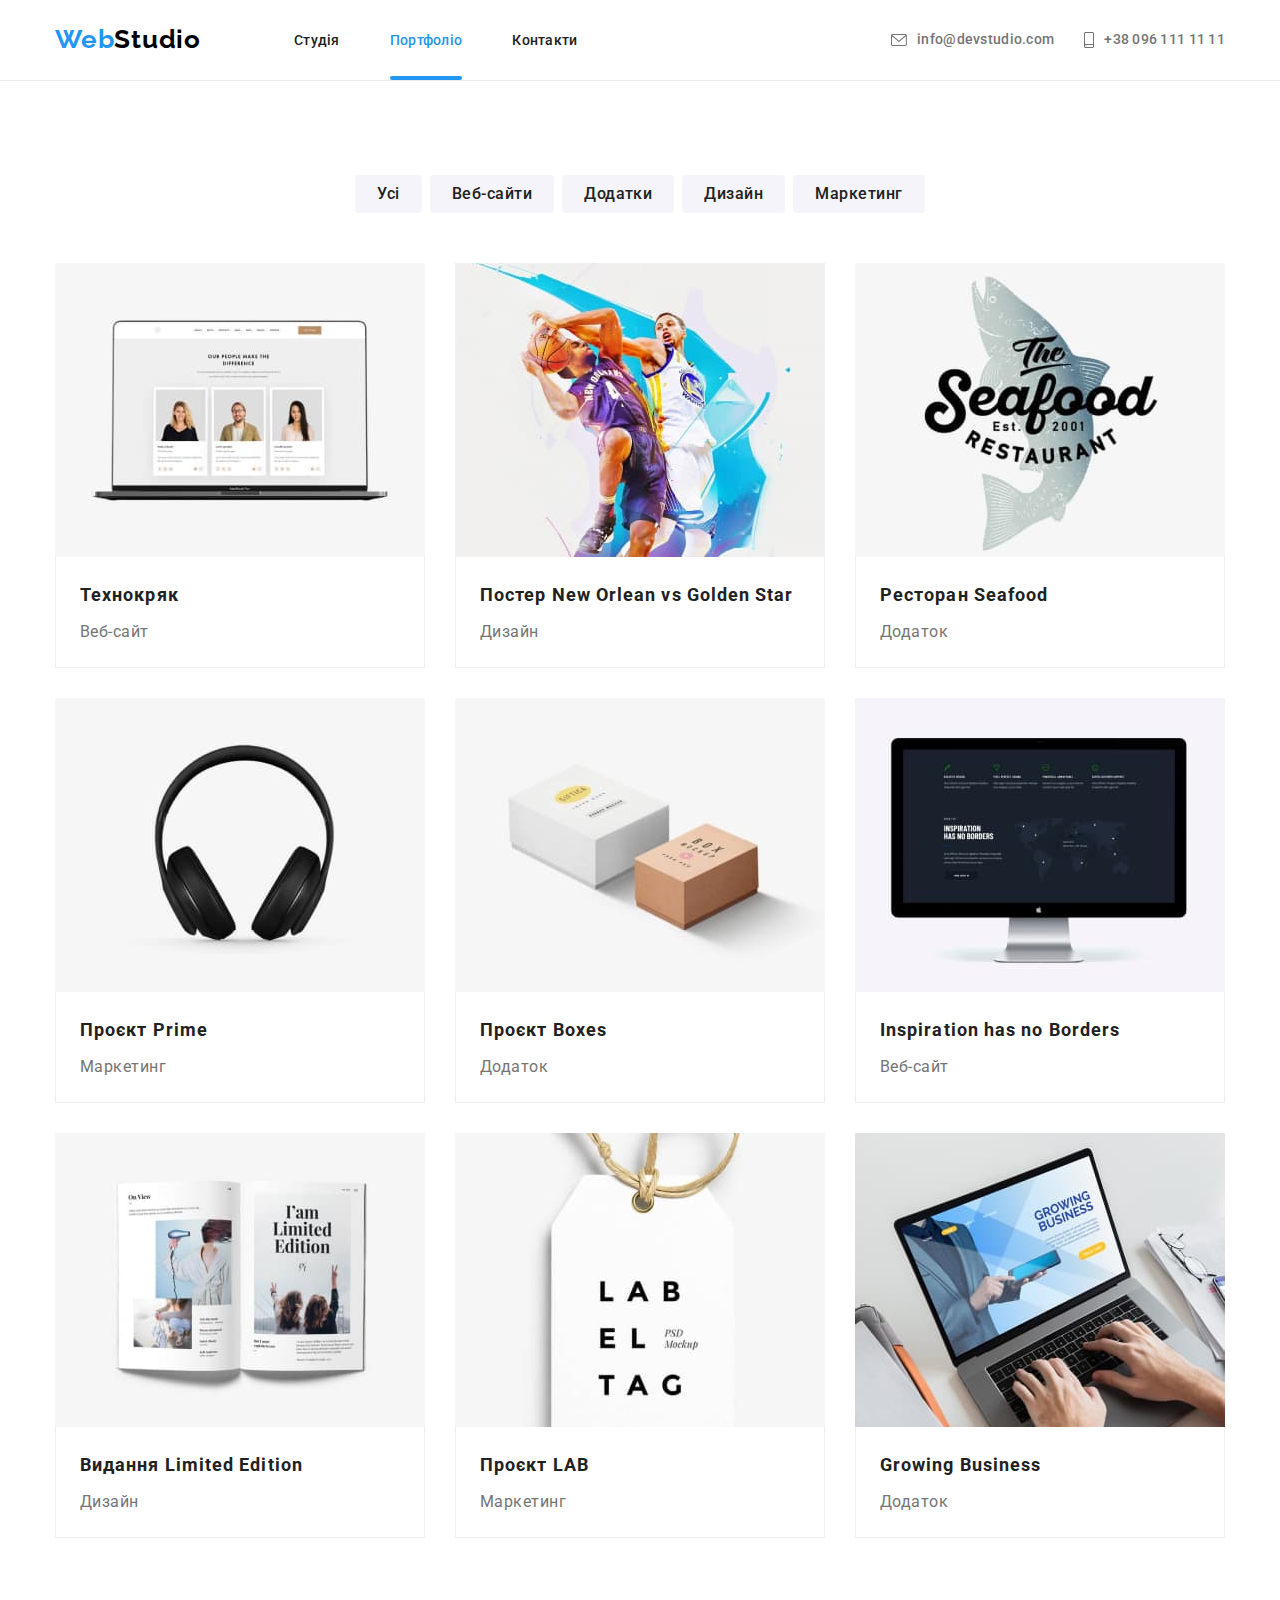
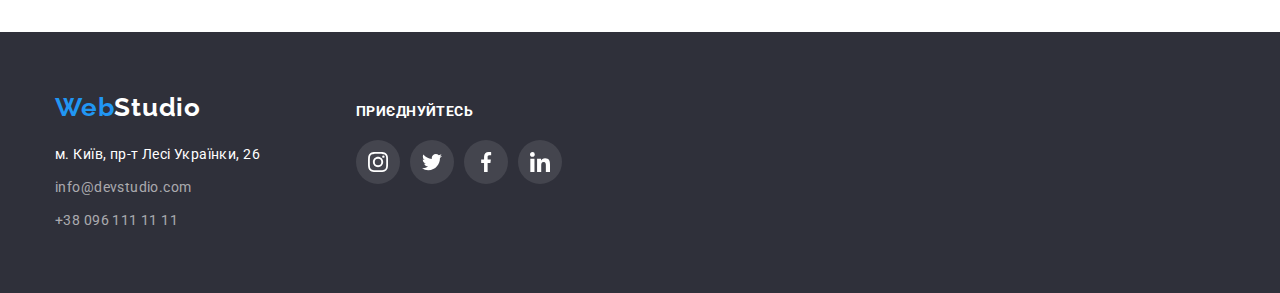
==== portfolio.html @ fc9fdf3e "Initial commit" ====
<!DOCTYPE html>
<html lang="en">
  <head>
    <meta charset="UTF-8" />
    <meta http-equiv="X-UA-Compatible" content="IE=edge" />
    <meta name="viewport" content="width=device-width, initial-scale=1.0" />
    <link rel="preconnect" href="https://fonts.googleapis.com" />
    <link rel="preconnect" href="https://fonts.gstatic.com" crossorigin />
    <link
      href="https://fonts.googleapis.com/css2?family=Raleway:wght@700&family=Roboto:wght@400;500;700;900&display=swap"
      rel="stylesheet"
    />
    <link
      rel="stylesheet"
      href="https://cdnjs.cloudflare.com/ajax/libs/modern-normalize/1.1.0/modern-normalize.min.css"
    />
    <link rel="stylesheet" href="./css/style.css" />
    <title>Portfolio</title>
  </head>
  <body>
    <header class="header">
      <div class="container header-container">
        <nav class="header-nav header-container">
          <a href="./index.html" class="logo"
            ><span class="logo-item">Web</span>Studio</a>
          <ul class="header-list header-container">
            <li class="list-item">
              <a href="./index.html" class="link">Студія</a>
            </li>
            <li class="list-item">
              <a href="./portfolio.html" class="link current">Портфоліо</a>
            </li>
            <li class="list-item"><a href="" class="link">Контакти</a></li>
          </ul>
        </nav>
        <!-- contacts -->
        <ul class="contacts-list header-container">
          <li class="list-item"> 
            <a href="mailto:info@devstudio.com" class="link contacts-icon"
              ><svg class="icon" width="16" height="12">
              <use href="./img/icons.svg#icon-envelope"></use>
            </svg>info@devstudio.com</a>
          </li>
          <li class="list-item"> 
            <a href="tel:+380961111111" class="link link contacts-icon">
              <svg class="icon" width="10" height="16">
              <use href="./img/icons.svg#icon-smartphone"></use>
            </svg>+38 096 111 11 11</a>
          </li>
        </ul>
      </div>
    </header>
    <!-- portfolio section -->
    <main>
      <section class="section portfolio-section">
        <div class="container portfolio-container">
          <h1 class="visually-hidden">Портфоліо</h1>
          <ul class="btn-list">
            <li class="list-item">
              <button type="button" class="portfolio-btn">Усі</button>
            </li>
            <li class="list-item">
              <button type="button" class="portfolio-btn">Веб-сайти</button>
            </li>
            <li class="list-item">
              <button type="button" class="portfolio-btn">Додатки</button>
            </li>
            <li class="list-item">
              <button type="button" class="portfolio-btn">Дизайн</button>
            </li>
            <li class="list-item">
              <button type="button" class="portfolio-btn">Маркетинг</button>
            </li>
          </ul>

          <ul class="portfolio-list">
            <li class="list-item">
              <a href="" class="portfolio link">
                <div class="portfolio-wrap">
                <img src="./img/img1.jpg" alt="ноутбук" width="370" />
                <p class="text-wrap">
                  Ресурс пропонує комплексні пропозиції з різним рівнем функціоналу та сервісів. Все це дозволить відвідувачу отримати вичерпні відомості про компанію чи приватну особу.
                </p>
              </div>
                <div class="portfolio-card">
                  <h2 class="title-item">Технокряк</h2>
                  <p class="portfolio-text">Веб-сайт</p>
                </div>
              </a>
            </li>
            <li class="list-item">
              <a href="" class="portfolio link">
                <div class="portfolio-wrap">
                <img src="./img/img2.jpg" alt="чоловіки і м'яч" width="370"/>
                <p class="text-wrap">
                  Ресурс пропонує комплексні пропозиції з різним рівнем функціоналу та сервісів. Все це дозволить відвідувачу отримати вичерпні відомості про компанію чи приватну особу.
                </p>
                </div>
                <div class="portfolio-card">
                  <h2 class="title-item">Постер New Orlean vs Golden Star</h2>
                  <p class="portfolio-text">Дизайн</p>
                </div>
              </a>
            </li>
            <li class="list-item">
              <a href="" class="portfolio link">
                <div class="portfolio-wrap">
                <img src="./img/img3.jpg" alt="риба" width="370"/>
                <p class="text-wrap">
                  Ресурс пропонує комплексні пропозиції з різним рівнем функціоналу та сервісів. Все це дозволить відвідувачу отримати вичерпні відомості про компанію чи приватну особу.
                </p>
                </div>
                <div class="portfolio-card">
                  <h2 class="title-item">Ресторан Seafood</h2>
                  <p class="portfolio-text">Додаток</p>
                </div>
              </a>
            </li>
            <li class="list-item">
              <a href="" class="portfolio link">
                <div class="portfolio-wrap">
                <img src="./img/img4.jpg" alt="наушники" width="370"/>
                <p class="text-wrap">
                  Ресурс пропонує комплексні пропозиції з різним рівнем функціоналу та сервісів. Все це дозволить відвідувачу отримати вичерпні відомості про компанію чи приватну особу.
                </p>
                </div>
                <div class="portfolio-card">
                  <h2 class="title-item">Проєкт Prime</h2>
                  <p class="portfolio-text">Маркетинг</p>
                </div>
              </a>
            </li>
            <li class="list-item">
              <a href="" class="portfolio link">
                <div class="portfolio-wrap">
                <img src="./img/img5.jpg" alt="дві коробки" width="370" />
                <p class="text-wrap">
                  Ресурс пропонує комплексні пропозиції з різним рівнем функціоналу та сервісів. Все це дозволить відвідувачу отримати вичерпні відомості про компанію чи приватну особу.
                </p>
                </div>
                <div class="portfolio-card">
                  <h2 class="title-item">Проєкт Boxes</h2>
                  <p class="portfolio-text">Додаток</p>
                </div>
              </a>
            </li>
            <li class="list-item">
              <a href="" class="portfolio link">
                <div class="portfolio-wrap">
                <img src="./img/img6.jpg" alt="монітор" width="370" />
                <p class="text-wrap">
                  Ресурс пропонує комплексні пропозиції з різним рівнем функціоналу та сервісів. Все це дозволить відвідувачу отримати вичерпні відомості про компанію чи приватну особу.
                </p>
                </div>
                <div class="portfolio-card">
                  <h2 class="title-item">Inspiration has no Borders</h2>
                  <p class="portfolio-text">Веб-сайт</p>
                </div>
              </a>
            </li>
            <li class="list-item">
              <a href="" class="portfolio link">
                <div class="portfolio-wrap">
                <img src="./img/img7.jpg" alt="книга" width="370" />
                <p class="text-wrap">
                  Ресурс пропонує комплексні пропозиції з різним рівнем функціоналу та сервісів. Все це дозволить відвідувачу отримати вичерпні відомості про компанію чи приватну особу.
                </p>
                </div>
                <div class="portfolio-card">
                  <h2 class="title-item">Видання Limited Edition</h2>
                  <p class="portfolio-text">Дизайн</p>
                </div>
              </a>
            </li>
            <li class="list-item">
              <a href="" class="portfolio link">
                <div class="portfolio-wrap">
                <img src="./img/img8.jpg" alt="бірка" width="370" />
                <p class="text-wrap">
                  Ресурс пропонує комплексні пропозиції з різним рівнем функціоналу та сервісів. Все це дозволить відвідувачу отримати вичерпні відомості про компанію чи приватну особу.
                </p>
                </div>
                <div class="portfolio-card">
                  <h2 class="title-item">Проєкт LAB</h2>
                  <p class="portfolio-text">Маркетинг</p>
                </div>
              </a>
            </li>
            <li class="list-item">
              <a href="" class="portfolio link">
                <div class="portfolio-wrap">
                <img src="./img/img9.jpg" alt="ноутбук" width="370" />
                <p class="text-wrap">
                  Ресурс пропонує комплексні пропозиції з різним рівнем функціоналу та сервісів. Все це дозволить відвідувачу отримати вичерпні відомості про компанію чи приватну особу.
                </p>
                </div>
                <div class="portfolio-card">
                  <h2 class="title-item">Growing Business</h2>
                  <p class="portfolio-text">Додаток</p>
                </div>
              </a>
            </li>
          </ul>
        </div>
      </section>
    </main>

     <footer class="footer">
      <div class="container contacts-container">
        <div>
        <a href="./index.html" class="logo"
          ><span class="logo-item">Web</span>Studio</a
        >
        <!-- address -->
        <address class="address-box">
          <ul class="list-address">
            <li class="list-item">
              <a
                href="https://goo.gl/maps/AqPgKA1JQSFDFY3W7"
                target="_blank"
                rel="noreferrer noopener"
                class="link address"
                ><span class="address-text"
                  >м. Київ, пр-т Лесі Українки, 26</span>
              </a>
            </li>
            <li class="list-item">
              <a href="mailto:info@devstudio.com" class="link address"
                >info@devstudio.com</a
              >
            </li>
            <li class="list-item">
              <a href="tel:+380961111111" class="link address"
                >+38 096 111 11 11</a
              >
            </li>
          </ul>
        </address>
      </div>

      <div class="footer-contacts">
        <b class="social-text">приєднуйтесь</b>
        <ul class="contacts-address">
       <li class="list-item">
        <a href="" class="link footer-link">
          <svg class="icon" width="20" height="20">
              <use href="./img/icons.svg#icon-instagram-footer"></use>
          </svg>
        </a>
      </li>
       <li class="list-item">
        <a href="" class="link footer-link">
          <svg class="icon" width="20" height="20">
              <use href="./img/icons.svg#icon-twitter-footer"></use>
          </svg>
        </a>
      </li>
       <li class="list-item">
        <a href="" class="link footer-link">
          <svg class="icon" width="20" height="20">
              <use href="./img/icons.svg#icon-facebook-footer"></use>
          </svg>
        </a>
      </li>
       <li class="list-item">
        <a href="" class="link footer-link">
          <svg class="icon" width="20" height="20">
              <use href="./img/icons.svg#icon-linkedin-footer"></use>
          </svg>
        </a>
      </li>
      </ul>

      </div>
      </div>
    </footer>
  </body>
</html>
---- css/style.css ----
:root {
  --primary-text-color: #757575;
  --title-text-color: #212121;
  --first-bg-color: #ffffff;
  --secondary-bg-color: #2f303a;
  --section-bg-colir: #f5f4fa;
  --accent-color: #2196f3;
  --btn-color: #188ce8;
  --primary-black-color: #000000;
  --contact-color: rgba(255, 255, 255, 0.6);
  --border-color: #ECECEC;
  --secondary-br-color: #EEEEEE;
  --hero-bgr-color: #C4C4C4;
  --icon-team-color: #AFB1B8;
  --icom-footer-color: rgba(255, 255, 255, 0.1);
  --cubic: cubic-bezier(0.4, 0, 0.2, 1);
}

body {
  font-family: "Roboto", sans-serif;
  color: var(--primary-text-color);
  background-color: var(--first-bg-color);
}

h1,
h2,
h3,
h4,
h5,
h6,
p,
ul {
  margin: 0;
  padding: 0;
}

.container {
  width: 1200px;
  padding-left: 15px;
  padding-right: 15px;
  margin-right: auto;
  margin-left: auto;
}

/* header */

.header {
  border-bottom: 1px solid var(--border-color);
}

/* logo */

.logo-item {
  color: var(--accent-color);
}

.header-nav .logo {
  display: block;
  margin-right: 93px;
}

.logo {
  font-family: "Raleway";
  text-decoration: none;
  font-weight: 700;
  font-size: 26px;
  line-height: 1.2;
  letter-spacing: 0.03em;
  color: var(--primary-black-color);
  transition: color 250ms var(--cubic);
}

/* nav */

.header-container {
  display: flex;
  align-items: center;

}

.header-list .list-item:not(:last-child) {
  margin-right: 50px;
}

.contacts-list .list-item:not(:last-child) {
  margin-right: 30px;
}

.contacts-list {
  margin-left: auto;
}

.header-nav .link {
  position: relative;
  padding-top: 32px;
  padding-bottom: 32px;

  font-weight: 500;
  font-size: 14px;
  line-height: 1.14;
  letter-spacing: 0.02em;
  color: var(--title-text-color);

}

.header-nav .current::after {
  content: "";
  position: absolute;
  left: 0;
  bottom: 0;
  width: 100%;
  height: 4px;
  background-color: var(--accent-color);
  border-radius: 2px;
}


.link.current {
  color: var(--accent-color);
}

/* .contacts */
.link.contacts-icon {
  display: flex;
  padding-top: 32px;
  padding-bottom: 32px;
  align-items: center;

  font-weight: 500;
  font-size: 14px;
  line-height: 1.14;
  letter-spacing: 0.02em;
  color: var(--primary-text-color);
  fill: currentColor;
  transition: color 250ms var(--cubic);

}

.link.contacts-icon .icon {
  margin-right: 10px;
}

/* Hero section */

.hero-section {
  max-width: 1600px;
  height: 600px;
  margin-right: auto;
  margin-left: auto;
  padding-top: 200px;
  padding-bottom: 200px;
  background-position: center;
  background-repeat: no-repeat;
  background-size: cover;
  background-image: linear-gradient(to right, rgba(47, 48, 58, 0.4), rgba(47, 48, 58, 0.4)), url(../img/bgimg.jpg);
  background-color: var(--hero-bgr-color);

}

.hero-title {
  margin-bottom: 30px;
  margin-right: auto;
  margin-left: auto;
  width: 696px;

  font-weight: 900;
  font-size: 44px;
  line-height: 1.4;
  text-align: center;
  letter-spacing: 0.06em;
  text-transform: uppercase;
  color: var(--first-bg-color);
}

.hero-btn {
  display: block;
  margin-right: auto;
  margin-left: auto;
  padding: 10px 32px;
  border-radius: 4px;
  min-width: 216px;
  border: none;

  font-style: normal;
  font-weight: 700;
  font-size: 16px;
  line-height: 1.9;
  cursor: pointer;
  letter-spacing: 0.06em;
  color: var(--first-bg-color);
  background-color: var(--accent-color);
  box-shadow: 0px 4px 4px rgba(0, 0, 0, 0.15);
  transition: background-color 250ms var(--cubic),
    color 250ms var(--cubic),
    box-shadow 250ms var(--cubic);
}

.hero-btn:hover,
.hero-btn:focus {
  color: var(--first-bg-color);
  background-color: var(--btn-color);
  box-shadow: 0px 4px 4px rgba(0, 0, 0, 0.15);

}

/* Features section */

.visually-hidden {
  position: absolute;
  width: 1px;
  height: 1px;
  margin: -1px;
  border: 0;
  padding: 0;

  white-space: nowrap;
  clip-path: inset(100%);
  clip: rect(0 0 0 0);
  overflow: hidden;
}

.features-icon {
  display: flex;
  height: 120px;
  justify-content: center;
  align-items: center;
  background-color: var(--section-bg-colir);
  margin-bottom: 30px;
}

.features-list {
  display: flex;
}

.features-container .list-item {
  min-width: 270px;
}

.features-list .list-item:not(:last-child) {
  margin-right: 30px;

}

.features-title {
  margin-bottom: 10px;

  font-size: 14px;
  line-height: 1.14;
  letter-spacing: 0.03em;
  text-transform: uppercase;
  color: var(--title-text-color);
}

.features-text {
  font-size: 14px;
  line-height: 1.71;
  letter-spacing: 0.03em;
}

/* box section */

.box-list {
  display: flex;
}

.box-list img {
  display: block;
}

.box-list .list-item:not(:last-child) {
  margin-right: 30px;
}

.box-section {
  padding-bottom: 94px;
}

.box-title {
  margin-bottom: 50px;

  font-size: 36px;
  line-height: 1.2;
  text-align: center;
  letter-spacing: 0.03em;
  color: var(--title-text-color);
}

.our-work {
  position: relative;
}

.box-text {
  position: absolute;
  left: 0;
  bottom: 0;
  width: 100%;
  height: 70px;
  display: flex;
  justify-content: center;
  align-items: center;
  font-size: 14px;
  line-height: 1.14;
  text-align: center;
  letter-spacing: 0.03em;
  text-transform: uppercase;
  color: #FFFFFF;
  background-color: rgba(47, 48, 58, 0.8);
}


/* Team section */
.team-section {
  background-color: var(--section-bg-colir);
}

.tem-list {
  display: flex;
}

.tem-list img {
  display: block;
}

.tem-list .team-shadow {
  background-color: var(--first-bg-color);
  box-shadow: 0px 1px 3px rgba(0, 0, 0, 0.12),
    0px 1px 1px rgba(0, 0, 0, 0.14),
    0px 2px 1px rgba(0, 0, 0, 0.2);
  border-radius: 0px 0px 4px 4px;

}

.tem-list>.list-item:not(:last-child) {
  margin-right: 30px;
}

.team-card {
  padding-top: 30px;
  padding-bottom: 30px;

}

.team-title {
  margin-bottom: 50px;
  font-size: 36px;
  line-height: 1.2;
  text-align: center;
  letter-spacing: 0.03em;
  color: var(--title-text-color);
}

.name-title {
  margin-bottom: 10px;

  font-weight: 500;
  font-size: 16px;
  line-height: 1.2;
  text-align: center;
  letter-spacing: 0.03em;
  color: var(--title-text-color);
}

.team-text {
  font-size: 16px;
  line-height: 1.2;
  text-align: center;
  letter-spacing: 0.03em;
}

.social-list {
  display: flex;
  margin-top: 16px;
  justify-content: center;


}


.link.social-link {
  display: flex;
  width: 44px;
  height: 44px;
  justify-content: center;
  align-items: center;
  color: var(--icon-team-color);
  background-color: var(--first-bg-color);
  border-radius: 50%;
  transition: background-color 250ms var(--cubic),
    color 250ms var(--cubic);

}

.social-link .icon {
  fill: currentColor;

}


.social-list .list-item:not(:last-child) {
  margin-right: 10px;
}


.link.social-link:focus,
.link.social-link:hover {
  color: var(--first-bg-color);
  background-color: var(--accent-color);
  border-radius: 50%;

}

/* clien-section */

.client-title {
  font-size: 36px;
  line-height: 1.7;
  text-align: center;
  letter-spacing: 0.03em;
  color: var(--title-text-color);
}

.client-list {
  display: flex;
  margin-top: 50px;
  justify-content: center;
}

.link.client-link {
  display: flex;
  width: 170px;
  height: 92px;
  justify-content: center;
  align-items: center;
  color: var(--icon-team-color);
  fill: currentColor;
  border: 1px solid var(--icon-team-color);
  border-radius: 4px;
  transition: border-color 250ms var(--cubic),
    color 250ms var(--cubic);

}

.client-list .list-item:not(:last-child) {
  margin-right: 30px;
}

.link.client-link:focus,
.link.client-link:hover {
  border-color: var(--accent-color);
  color: var(--accent-color);
}

/* footer */

.footer {
  background-color: var(--secondary-bg-color);
  padding-top: 60px;
  padding-bottom: 60px;

}

.footer .logo {
  color: var(--first-bg-color);
}

.logo:hover,
.logo:focus {
  color: var(--accent-color);

}

/* address */

.address-box {
  width: 231px;
  margin-top: 20px;
}

.list-address .list-item:not(:last-child) {
  margin-bottom: 9px;
}

.link.address {
  display: block;
  font-style: normal;
  font-weight: 400;
  font-size: 14px;
  line-height: 1.7;
  letter-spacing: 0.03em;
  color: var(--contact-color);
}

.address-text {
  color: var(--first-bg-color);
  transition: color 250ms var(--cubic);
}

.address-text:hover {
  color: var(--accent-color);
}

.link {
  text-decoration: none;
  transition: color 250ms var(--cubic);
}

.list-item {
  list-style: none;
}

.link:hover,
.link:focus {
  color: var(--accent-color);

}

.contacts-container {
  display: flex;
  align-items: baseline;

}

.footer-contacts {
  margin-left: 70px;
}

.social-text {
  font-size: 14px;
  line-height: 1.14;
  letter-spacing: 0.03em;
  text-transform: uppercase;
  color: var(--first-bg-color);
}

.contacts-address {
  display: flex;
  margin-top: 20px;

}

.link.footer-link {
  display: flex;
  width: 44px;
  height: 44px;
  justify-content: center;
  align-items: center;
  background-color: var(--icom-footer-color);
  border-radius: 50%;
  transition: background-color 250ms var(--cubic);
}

.contacts-address .list-item:not(:last-child) {
  margin-right: 10px;
}


.link.footer-link:hover,
.link.footer-link:focus {
  background-color: var(--accent-color);

}


/* portfolio */

.btn-list {
  display: flex;
  justify-content: center;
  margin-bottom: 50px;

}

.btn-list .list-item:not(:last-child) {
  margin-right: 8px;
}

.portfolio-btn {
  padding: 6px 22px;
  font-family: inherit;
  font-style: normal;
  font-weight: 500;
  font-size: 16px;
  line-height: 1.63;
  text-align: center;
  cursor: pointer;
  letter-spacing: 0.03em;
  color: var(--title-text-color);
  background-color: var(--section-bg-colir);
  border: none;
  border-radius: 4px;
  transition: color 250ms cubic-bezier(0.4, 0, 0.2, 1),
    background-color 250ms cubic-bezier(0.4, 0, 0.2, 1),
    box-shadow 250ms cubic-bezier(0.4, 0, 0.2, 1);
}

.portfolio-btn:hover,
.portfolio-btn:focus {
  color: var(--first-bg-color);
  background-color: var(--accent-color);
  box-shadow: 0px 3px 1px rgba(0, 0, 0, 0.1),
    0px 1px 2px rgba(0, 0, 0, 0.08),
    0px 2px 2px rgba(0, 0, 0, 0.12);

}

.portfolio-wrap {
  position: relative;
  overflow: hidden;
}


.text-wrap {
  position: absolute;
  top: 0;
  left: 0;
  transform: translateY(100%);
  padding: 63px 24px;
  font-size: 18px;
  line-height: 1.56;
  letter-spacing: 0.03em;
  color: var(--first-bg-color);
  background-color: rgba(33, 150, 243, 0.9);
  transition: transform 250ms var(--cubic);

}


.portfolio.link:hover .text-wrap {
  transform: translateY(0%);
}

.portfolio-card {
  padding-top: 20px;
  padding-right: 24px;
  padding-bottom: 20px;
  padding-left: 24px;
}

.portfolio-card .portfolio-text {
  margin-top: 4px;
}

.portfolio-card {
  border-right: 1px solid var(--secondary-br-color);
  border-left: 1px solid var(--secondary-br-color);
  border-bottom: 1px solid var(--secondary-br-color);
}

.portfolio-list {
  display: flex;
  flex-wrap: wrap;
  gap: 30px;

}

.title-item {
  font-size: 18px;
  line-height: 2;
  letter-spacing: 0.06em;
  color: var(--title-text-color);
}

.portfolio-text {
  font-size: 16px;
  line-height: 30px;
  letter-spacing: 0.03em;
  color: var(--primary-text-color);
}

.portfolio-list img {
  display: block;
}

.section {
  padding-top: 94px;
  padding-bottom: 94px;

}

.portfolio.link {
  display: block;
  transition: box-shadow 250ms var(--cubic);
}

.portfolio.link:hover,
.portfolio.link:focus {
  box-shadow: 0px 1px 1px rgba(0, 0, 0, 0.12),
    0px 4px 4px rgba(0, 0, 0, 0.06),
    1px 4px 6px rgba(0, 0, 0, 0.16);

}


/* backdrop */


.backdrop {
  position: fixed;
  width: 100%;
  height: 100%;
  top: 0;
  left: 0;
  background-color: rgba(0, 0, 0, 0.2);
  opacity: 1;
  transition: opacity 250ms var(--cubic);

}

.backdrop.is-hidden .modal {
  transform: translate(-50%, -50%) scale(1.1);

}

.is-hidden {
  opacity: 0;
  pointer-events: none;

}


.button-modal {
  position: absolute;
  top: 8px;
  right: 8px;
  display: flex;
  width: 30px;
  height: 30px;
  justify-content: center;
  align-items: center;
  padding: 0;
  cursor: pointer;
  background: var(--first-bg-color);
  border: 1px solid rgba(0, 0, 0, 0.1);
  border-radius: 50%;

}

.modal {
  position: absolute;
  top: 50%;
  left: 50%;
  min-width: 528px;
  min-height: 581px;
  transform: translate(-50%, -50%) scale(1);
  background-color: var(--first-bg-color);
  box-shadow: 0px 1px 3px rgba(0, 0, 0, 0.12), 0px 1px 1px rgba(0, 0, 0, 0.14), 0px 2px 1px rgba(0, 0, 0, 0.2);
  border-radius: 4px;
  transition: transform 250ms var(--cubic);

}
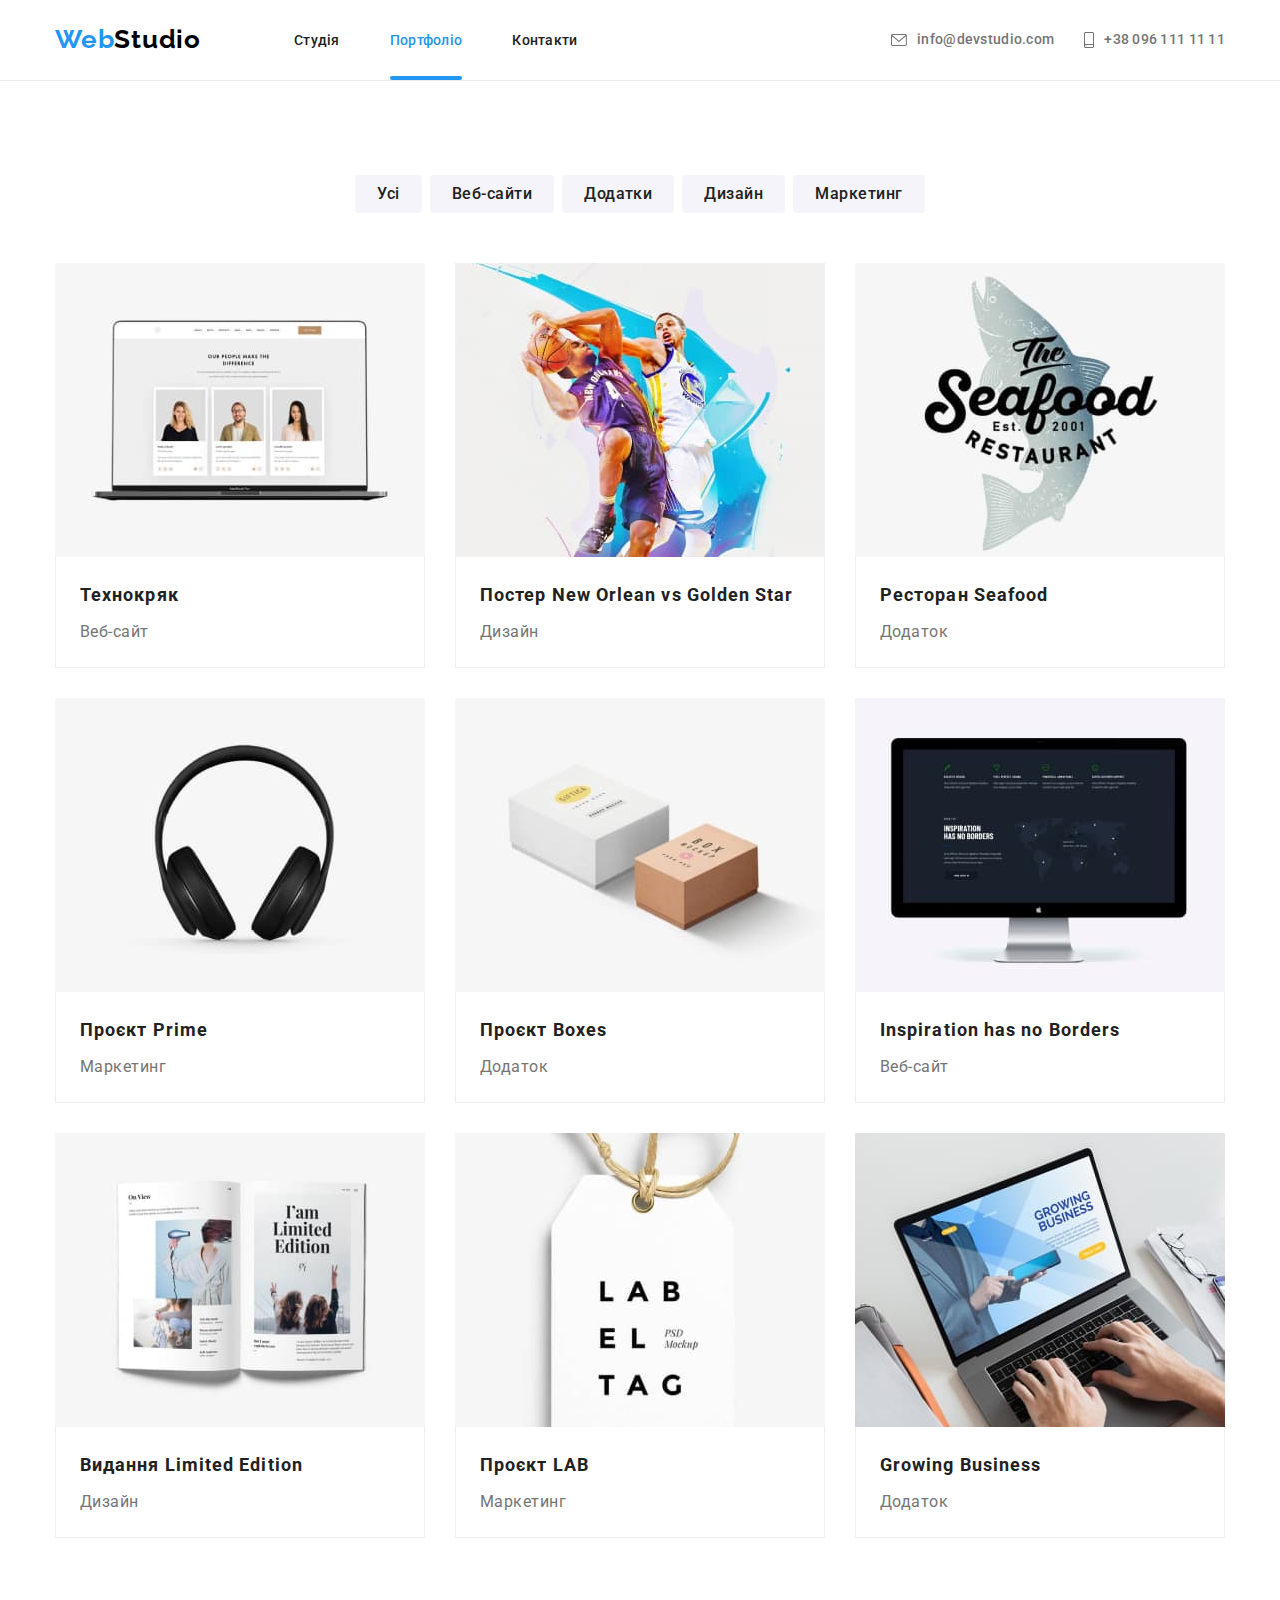
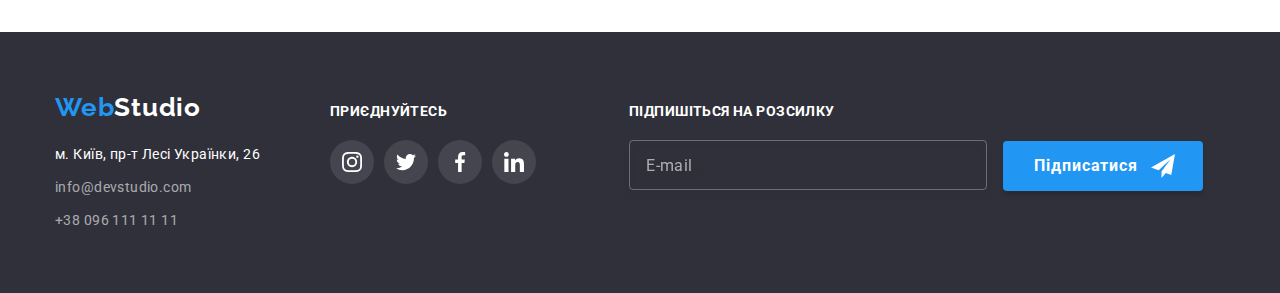
==== commit a859a8c1: "added form for footer" ====
--- a/portfolio.html
+++ b/portfolio.html
@@ -1,20 +1,18 @@
 <!DOCTYPE html>
 <html lang="en">
   <head>
-    <meta charset="UTF-8" />
-    <meta http-equiv="X-UA-Compatible" content="IE=edge" />
-    <meta name="viewport" content="width=device-width, initial-scale=1.0" />
-    <link rel="preconnect" href="https://fonts.googleapis.com" />
-    <link rel="preconnect" href="https://fonts.gstatic.com" crossorigin />
+    <meta charset="UTF-8" >
+    <meta http-equiv="X-UA-Compatible" content="IE=edge">
+    <meta name="viewport" content="width=device-width, initial-scale=1.0" >
+    <link rel="preconnect" href="https://fonts.googleapis.com" >
+    <link rel="preconnect" href="https://fonts.gstatic.com" crossorigin >
     <link
       href="https://fonts.googleapis.com/css2?family=Raleway:wght@700&family=Roboto:wght@400;500;700;900&display=swap"
-      rel="stylesheet"
-    />
+      rel="stylesheet">
     <link
       rel="stylesheet"
-      href="https://cdnjs.cloudflare.com/ajax/libs/modern-normalize/1.1.0/modern-normalize.min.css"
-    />
-    <link rel="stylesheet" href="./css/style.css" />
+      href="https://cdnjs.cloudflare.com/ajax/libs/modern-normalize/1.1.0/modern-normalize.min.css">
+    <link rel="stylesheet" href="./css/style.css">
     <title>Portfolio</title>
   </head>
   <body>
@@ -77,7 +75,7 @@
             <li class="list-item">
               <a href="" class="portfolio link">
                 <div class="portfolio-wrap">
-                <img src="./img/img1.jpg" alt="ноутбук" width="370" />
+                <img src="./img/img1.jpg" alt="ноутбук" width="370">
                 <p class="text-wrap">
                   Ресурс пропонує комплексні пропозиції з різним рівнем функціоналу та сервісів. Все це дозволить відвідувачу отримати вичерпні відомості про компанію чи приватну особу.
                 </p>
@@ -91,7 +89,7 @@
             <li class="list-item">
               <a href="" class="portfolio link">
                 <div class="portfolio-wrap">
-                <img src="./img/img2.jpg" alt="чоловіки і м'яч" width="370"/>
+                <img src="./img/img2.jpg" alt="чоловіки і м'яч" width="370">
                 <p class="text-wrap">
                   Ресурс пропонує комплексні пропозиції з різним рівнем функціоналу та сервісів. Все це дозволить відвідувачу отримати вичерпні відомості про компанію чи приватну особу.
                 </p>
@@ -105,7 +103,7 @@
             <li class="list-item">
               <a href="" class="portfolio link">
                 <div class="portfolio-wrap">
-                <img src="./img/img3.jpg" alt="риба" width="370"/>
+                <img src="./img/img3.jpg" alt="риба" width="370">
                 <p class="text-wrap">
                   Ресурс пропонує комплексні пропозиції з різним рівнем функціоналу та сервісів. Все це дозволить відвідувачу отримати вичерпні відомості про компанію чи приватну особу.
                 </p>
@@ -119,7 +117,7 @@
             <li class="list-item">
               <a href="" class="portfolio link">
                 <div class="portfolio-wrap">
-                <img src="./img/img4.jpg" alt="наушники" width="370"/>
+                <img src="./img/img4.jpg" alt="наушники" width="370">
                 <p class="text-wrap">
                   Ресурс пропонує комплексні пропозиції з різним рівнем функціоналу та сервісів. Все це дозволить відвідувачу отримати вичерпні відомості про компанію чи приватну особу.
                 </p>
@@ -133,7 +131,7 @@
             <li class="list-item">
               <a href="" class="portfolio link">
                 <div class="portfolio-wrap">
-                <img src="./img/img5.jpg" alt="дві коробки" width="370" />
+                <img src="./img/img5.jpg" alt="дві коробки" width="370">
                 <p class="text-wrap">
                   Ресурс пропонує комплексні пропозиції з різним рівнем функціоналу та сервісів. Все це дозволить відвідувачу отримати вичерпні відомості про компанію чи приватну особу.
                 </p>
@@ -147,7 +145,7 @@
             <li class="list-item">
               <a href="" class="portfolio link">
                 <div class="portfolio-wrap">
-                <img src="./img/img6.jpg" alt="монітор" width="370" />
+                <img src="./img/img6.jpg" alt="монітор" width="370">
                 <p class="text-wrap">
                   Ресурс пропонує комплексні пропозиції з різним рівнем функціоналу та сервісів. Все це дозволить відвідувачу отримати вичерпні відомості про компанію чи приватну особу.
                 </p>
@@ -161,7 +159,7 @@
             <li class="list-item">
               <a href="" class="portfolio link">
                 <div class="portfolio-wrap">
-                <img src="./img/img7.jpg" alt="книга" width="370" />
+                <img src="./img/img7.jpg" alt="книга" width="370">
                 <p class="text-wrap">
                   Ресурс пропонує комплексні пропозиції з різним рівнем функціоналу та сервісів. Все це дозволить відвідувачу отримати вичерпні відомості про компанію чи приватну особу.
                 </p>
@@ -175,7 +173,7 @@
             <li class="list-item">
               <a href="" class="portfolio link">
                 <div class="portfolio-wrap">
-                <img src="./img/img8.jpg" alt="бірка" width="370" />
+                <img src="./img/img8.jpg" alt="бірка" width="370">
                 <p class="text-wrap">
                   Ресурс пропонує комплексні пропозиції з різним рівнем функціоналу та сервісів. Все це дозволить відвідувачу отримати вичерпні відомості про компанію чи приватну особу.
                 </p>
@@ -189,7 +187,7 @@
             <li class="list-item">
               <a href="" class="portfolio link">
                 <div class="portfolio-wrap">
-                <img src="./img/img9.jpg" alt="ноутбук" width="370" />
+                <img src="./img/img9.jpg" alt="ноутбук" width="370">
                 <p class="text-wrap">
                   Ресурс пропонує комплексні пропозиції з різним рівнем функціоналу та сервісів. Все це дозволить відвідувачу отримати вичерпні відомості про компанію чи приватну особу.
                 </p>
@@ -208,70 +206,88 @@
      <footer class="footer">
       <div class="container contacts-container">
         <div>
-        <a href="./index.html" class="logo"
-          ><span class="logo-item">Web</span>Studio</a
-        >
-        <!-- address -->
-        <address class="address-box">
-          <ul class="list-address">
-            <li class="list-item">
-              <a
-                href="https://goo.gl/maps/AqPgKA1JQSFDFY3W7"
-                target="_blank"
-                rel="noreferrer noopener"
-                class="link address"
-                ><span class="address-text"
-                  >м. Київ, пр-т Лесі Українки, 26</span>
-              </a>
-            </li>
-            <li class="list-item">
-              <a href="mailto:info@devstudio.com" class="link address"
-                >info@devstudio.com</a
-              >
-            </li>
-            <li class="list-item">
-              <a href="tel:+380961111111" class="link address"
-                >+38 096 111 11 11</a
-              >
-            </li>
-          </ul>
-        </address>
-      </div>
-
-      <div class="footer-contacts">
-        <b class="social-text">приєднуйтесь</b>
-        <ul class="contacts-address">
-       <li class="list-item">
-        <a href="" class="link footer-link">
-          <svg class="icon" width="20" height="20">
-              <use href="./img/icons.svg#icon-instagram-footer"></use>
-          </svg>
-        </a>
-      </li>
-       <li class="list-item">
-        <a href="" class="link footer-link">
-          <svg class="icon" width="20" height="20">
-              <use href="./img/icons.svg#icon-twitter-footer"></use>
-          </svg>
-        </a>
-      </li>
-       <li class="list-item">
-        <a href="" class="link footer-link">
-          <svg class="icon" width="20" height="20">
-              <use href="./img/icons.svg#icon-facebook-footer"></use>
-          </svg>
-        </a>
-      </li>
-       <li class="list-item">
-        <a href="" class="link footer-link">
-          <svg class="icon" width="20" height="20">
-              <use href="./img/icons.svg#icon-linkedin-footer"></use>
-          </svg>
-        </a>
-      </li>
-      </ul>
-
-      </div>
+          <a href="./index.html" class="logo"
+            ><span class="logo-item">Web</span>Studio</a
+          >
+          <!-- address -->
+          <address class="address-box">
+            <ul class="list-address">
+              <li class="list-item">
+                <a
+                  href="https://goo.gl/maps/AqPgKA1JQSFDFY3W7"
+                  target="_blank"
+                  rel="noreferrer noopener"
+                  class="link address"
+                  ><span class="address-text"
+                    >м. Київ, пр-т Лесі Українки, 26</span>
+                </a>
+              </li>
+              <li class="list-item">
+                <a href="mailto:info@devstudio.com" class="link address"
+                  >info@devstudio.com</a>
+              </li>
+              <li class="list-item">
+                <a href="tel:+380961111111" class="link address"
+                  >+38 096 111 11 11</a>
+              </li>
+            </ul>
+          </address>
+        </div>
+
+        <div class="footer-contacts">
+          <b class="social-text">приєднуйтесь</b>
+          <ul class="contacts-address">
+            <li class="list-item">
+              <a href="" class="link footer-link">
+                <svg class="icon" width="20" height="20">
+                  <use href="./img/icons.svg#icon-instagram-footer"></use>
+                </svg>
+              </a>
+            </li>
+            <li class="list-item">
+              <a href="" class="link footer-link">
+                <svg class="icon" width="20" height="20">
+                  <use href="./img/icons.svg#icon-twitter-footer"></use>
+                </svg>
+              </a>
+            </li>
+            <li class="list-item">
+              <a href="" class="link footer-link">
+                <svg class="icon" width="20" height="20">
+                  <use href="./img/icons.svg#icon-facebook-footer"></use>
+                </svg>
+              </a>
+            </li>
+            <li class="list-item">
+              <a href="" class="link footer-link">
+                <svg class="icon" width="20" height="20">
+                  <use href="./img/icons.svg#icon-linkedin-footer"></use>
+                </svg>
+              </a>
+            </li>
+          </ul>
+        </div>
+
+        <!-- footer form -->
+
+        <div>
+          <form class="form-footer">
+          <b class="footer-title">Підпишіться на розсилку</b>
+          <div>
+          <input type="email" name="email" placeholder="E-mail" class="footer-input">
+
+          <button type="submit" class="footer-btn">Підписатися
+            <svg class="send-icon" width="24" height="24">
+                  <use href="./img/icons.svg#icon-send"></use>
+                </svg>
+            </button>
+          
+          </div>
+
+          </form>
+
+        </div>
+
       </div>
     </footer>
   </body>
--- a/css/style.css
+++ b/css/style.css
@@ -303,7 +303,7 @@
   text-align: center;
   letter-spacing: 0.03em;
   text-transform: uppercase;
-  color: #FFFFFF;
+  color: var(--first-bg-color);
   background-color: rgba(47, 48, 58, 0.8);
 }
 
@@ -472,7 +472,6 @@
 /* address */
 
 .address-box {
-  width: 231px;
   margin-top: 20px;
 }
 
@@ -558,6 +557,88 @@
 .link.footer-link:focus {
   background-color: var(--accent-color);
 
+}
+
+
+/* footer-form */
+
+
+.form-footer {
+  margin-left: 93px;
+}
+
+.footer-title {
+  display: block;
+  margin-bottom: 20px;
+  font-size: 14px;
+  line-height: 1.14;
+  letter-spacing: 0.03em;
+  text-transform: uppercase;
+  color: var(--first-bg-color);
+}
+
+.footer-input {
+  width: 358px;
+  height: 50px;
+  padding: 0;
+  padding-left: 16px;
+  color: var(--first-bg-color);
+  background-color: inherit;
+  outline: transparent;
+  border: 1px solid rgba(255, 255, 255, 0.3);
+  filter: drop-shadow(0px 4px 4px rgba(0, 0, 0, 0.15));
+  border-radius: 4px;
+  transition: border-color 250ms var(--cubic);
+}
+
+.footer-input:focus {
+  border-color: var(--accent-color);
+
+}
+
+.footer-input::placeholder {
+  font-size: 16px;
+  line-height: 1.25;
+  letter-spacing: 0.03em;
+  color: rgba(255, 255, 255, 0.6);
+}
+
+.footer-btn {
+  position: relative;
+  display: inline-block;
+  margin-left: 12px;
+  padding: 0;
+  padding-right: 62px;
+  padding-left: 28px;
+  width: 200px;
+  height: 50px;
+  font-style: normal;
+  font-weight: 700;
+  font-size: 16px;
+  line-height: 1.9;
+  letter-spacing: 0.06em;
+  color: var(--first-bg-color);
+  cursor: pointer;
+  border: none;
+  background-color: var(--accent-color);
+  box-shadow: 0px 4px 4px rgba(0, 0, 0, 0.15);
+  border-radius: 4px;
+  transition: background-color 250ms var(--cubic);
+
+}
+
+
+.send-icon {
+  position: absolute;
+  top: 0;
+  right: 0;
+  transform: translate(-28px, 13px);
+
+}
+
+.footer-btn:hover,
+.footer-btn:focus {
+  background-color: var(--btn-color);
 }
 
 
@@ -732,6 +813,13 @@
   background: var(--first-bg-color);
   border: 1px solid rgba(0, 0, 0, 0.1);
   border-radius: 50%;
+  transition: fill 250ms var(--cubic);
+
+}
+
+.button-modal:focus,
+.button-modal:hover {
+  fill: var(--accent-color);
 
 }
 
@@ -747,4 +835,195 @@
   border-radius: 4px;
   transition: transform 250ms var(--cubic);
 
+}
+
+/* Forma */
+
+
+.form {
+  display: flex;
+  flex-direction: column;
+  justify-content: center;
+  padding: 40px;
+
+}
+
+.form-title {
+  margin-bottom: 12px;
+  font-size: 20px;
+  line-height: 1.15;
+  text-align: center;
+  letter-spacing: 0.03em;
+  color: var(--title-text-color);
+}
+
+
+.form-text {
+  display: block;
+  margin-bottom: 4px;
+  font-size: 12px;
+  line-height: 1.17;
+  letter-spacing: 0.01em;
+  color: var(--primary-text-color);
+
+}
+
+
+.form-input {
+  width: 100%;
+  height: 40px;
+  margin-bottom: 10px;
+  padding: 0;
+  outline: transparent;
+  border: none;
+  padding-left: 42px;
+  border: 1px solid rgba(33, 33, 33, 0.2);
+  border-radius: 4px;
+  transition: border-color 250ms var(--cubic);
+}
+
+
+.form-input:focus {
+  border-color: var(--accent-color);
+
+}
+
+
+
+.form-textarea {
+  display: flex;
+  resize: none;
+  padding: 12px 16px;
+  margin-bottom: 20px;
+  width: 100%;
+  height: 120px;
+  outline: transparent;
+  border: 1px solid rgba(33, 33, 33, 0.2);
+  border-radius: 4px;
+  transition: border-color 250ms var(--cubic);
+
+}
+
+.form-textarea::placeholder {
+  font-size: 12px;
+  line-height: 1.17;
+  letter-spacing: 0.01em;
+  color: rgba(117, 117, 117, 0.5);
+
+}
+
+.form-textarea:focus {
+  border-color: var(--accent-color);
+
+}
+
+.form-wrap {
+  position: relative;
+}
+
+.form-icon {
+  position: absolute;
+  top: 11px;
+  left: 12px;
+  transition: fill 250ms var(--cubic);
+}
+
+.form-input:focus-within+.form-icon {
+  fill: var(--accent-color);
+}
+
+.checkbox-input:checked~.check-icon {
+  opacity: 1;
+
+}
+
+.checkbox-input:checked~.checkbox-icon {
+  fill: var(--accent-color);
+
+}
+
+.checkbox-icon {
+  position: absolute;
+  left: 12px;
+
+}
+
+.check-icon {
+  position: absolute;
+  left: 12px;
+  opacity: 0;
+  fill: var(--accent-color);
+}
+
+.checkbox-form {
+  display: flex;
+  margin-bottom: 30px;
+  align-items: center;
+
+}
+
+.checkbox-input {
+  position: absolute;
+  width: 1px;
+  height: 1px;
+  margin: -1px;
+  border: 0;
+  padding: 0;
+
+  white-space: nowrap;
+  clip-path: inset(100%);
+  clip: rect(0 0 0 0);
+  overflow: hidden;
+
+}
+
+
+
+.checkbox-text {
+  display: block;
+  margin-left: 36px;
+  font-size: 14px;
+  line-height: 1.7;
+  letter-spacing: 0.03em;
+  color: var(--primary-text-color);
+}
+
+.form-link {
+  font-style: normal;
+  font-weight: 400;
+  font-size: 14px;
+  line-height: 1.7;
+  letter-spacing: 0.03em;
+  text-decoration: none;
+  text-decoration-line: underline;
+  color: var(--accent-color);
+}
+
+.form-btn {
+  width: 200px;
+  height: 50px;
+  margin-right: auto;
+  margin-left: auto;
+  padding: 0;
+  font-style: normal;
+  font-weight: 700;
+  font-size: 16px;
+  line-height: 1.9;
+  letter-spacing: 0.06em;
+  color: var(--first-bg-color);
+  border: none;
+  cursor: pointer;
+  background-color: var(--accent-color);
+  box-shadow: 0px 4px 4px rgba(0, 0, 0, 0.15);
+  border-radius: 4px;
+  transition: background-color 250ms var(--cubic);
+
+}
+
+
+
+.form-btn:hover,
+.form-btn:focus {
+  background-color: var(--btn-color);
+
 }